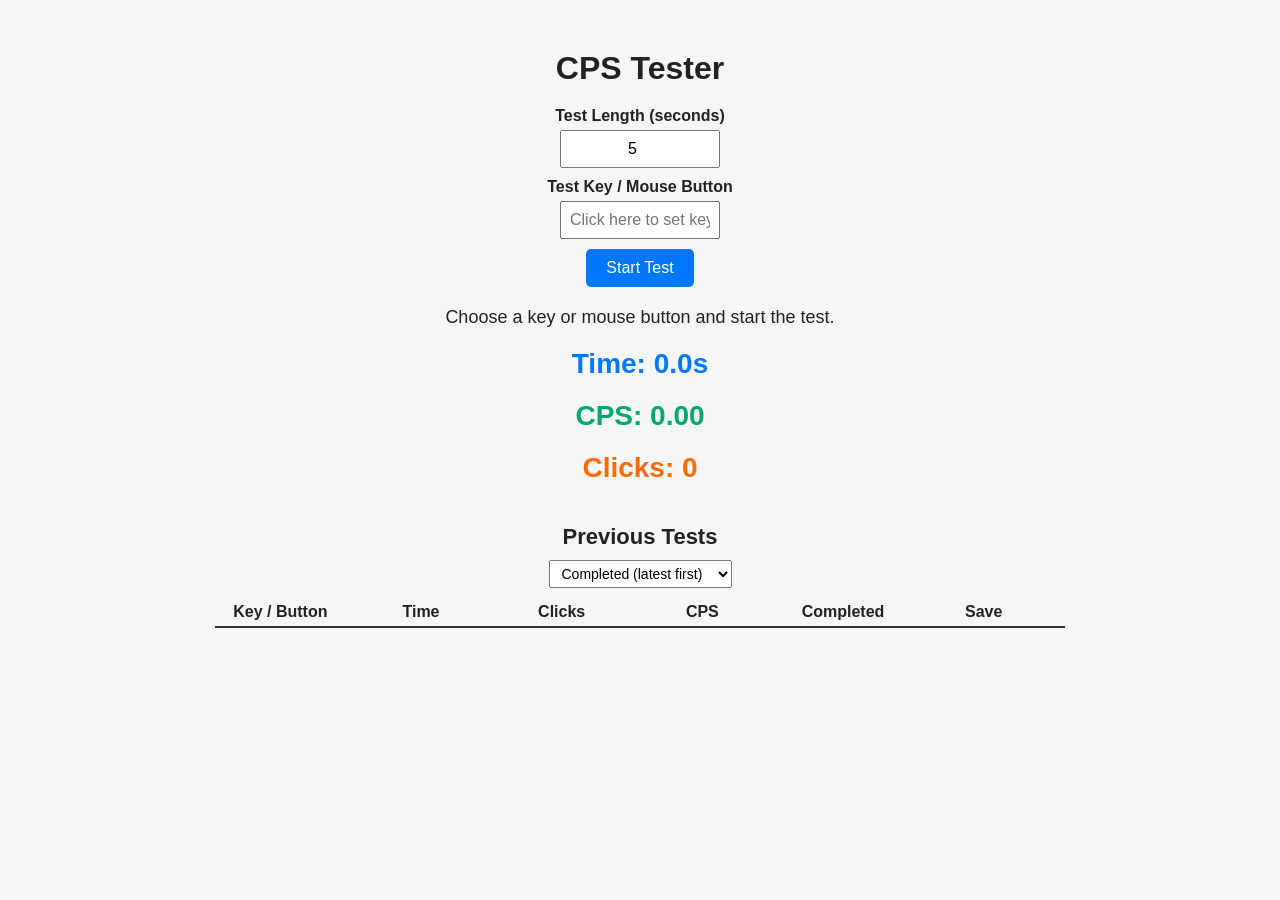
==== index.html @ d99b6ca0 "initial commit" ====
<!DOCTYPE html>
<html lang="en">
<head>
    <meta charset="UTF-8">
    <meta name="viewport" content="width=device-width, initial-scale=1.0">
    <title>CPS Tester</title>
    <link rel="stylesheet" href="styles.css">
</head>
<body>

    <h1>CPS Tester</h1>

    <div class="controls">
        <div>
            <label for="seconds">Test Length (seconds)</label>
            <input type="number" id="seconds" value="5" min="1">
        </div>
        <div>
            <label for="keyInput">Test Key / Mouse Button</label>
            <input type="text" id="keyInput" placeholder="Click here to set key" readonly>
        </div>
        <button id="startButton">Start Test</button>
        <div id="status">Choose a key or mouse button and start the test.</div>
    </div>

    <div id="timer" class="stat">Time: 0.0s</div>
    <div id="cps" class="stat">CPS: 0.00</div>
    <div id="clicks" class="stat">Clicks: 0</div>

    <div id="history">
        <h2>Previous Tests</h2>
        <select id="sorter">
            <option value="completed-desc">Completed (latest first)</option>
            <option value="completed-asc">Completed (oldest first)</option>
            <option value="cps-desc">CPS (highest first)</option>
            <option value="cps-asc">CPS (lowest first)</option>
            <option value="clicks-desc">Clicks (highest first)</option>
            <option value="clicks-asc">Clicks (lowest first)</option>
        </select>

        <div class="history-header">
            <div>Key / Button</div>
            <div>Time</div>
            <div>Clicks</div>
            <div>CPS</div>
            <div>Completed</div>
            <div>Save</div>
        </div>

        <div id="historyList"></div>
    </div>

    <script src="script.js"></script>
</body>
</html>
---- styles.css ----
* { box-sizing: border-box; }

body {
    font-family: Arial, sans-serif;
    text-align: center;
    margin: 50px 10px;
    background: #f4f6f8;
    color: #222;
}

h1 { margin-bottom: 20px; }

.controls { margin-bottom: 20px; }
label { font-weight: bold; display: block; margin-bottom: 5px; }
input {
    padding: 8px;
    font-size: 16px;
    width: 160px;
    text-align: center;
    margin-bottom: 10px;
}
button {
    padding: 10px 20px;
    font-size: 16px;
    cursor: pointer;
    border: none;
    border-radius: 5px;
    background: #0077ff;
    color: white;
}
button:hover { background: #0066dd; }

.stat { margin-top: 20px; font-size: 28px; font-weight: bold; }
#timer { color: #0077ff; }
#cps { color: #00a86b; }
#clicks { color: #ff6b00; }

#status { margin-top: 20px; font-size: 18px; }

#history {
    margin-top: 40px;
    max-width: 850px;
    margin-left: auto;
    margin-right: auto;
}

#history h2 { font-size: 22px; margin-bottom: 10px; text-align: center; }
#sorter { margin-bottom: 10px; font-size: 14px; padding: 4px 8px; }

.history-header, .history-entry {
    display: grid;
    grid-template-columns: repeat(6, 1fr);
    gap: 10px;
    align-items: center;
}

.history-header div,
.history-entry div {
    display: flex;
    justify-content: center;
    align-items: center;
}

.history-header {
    font-weight: bold;
    border-bottom: 2px solid #333;
    padding: 5px 0;
    padding-right: 16px;
}

#historyList {
    max-height: 360px;
    overflow-y: auto;
}

.history-entry {
    border-bottom: 1px solid #ccc;
    padding: 6px 0;
    min-height: 36px;
}

.save-btn {
    padding: 4px 6px;
    font-size: 12px;
    background: #00a86b;
    color: white;
    border: none;
    border-radius: 6px;
    cursor: pointer;
}
.save-btn:hover { background: #008f57; }

.saved-label {
    font-size: 12px;
    color: #666;
}
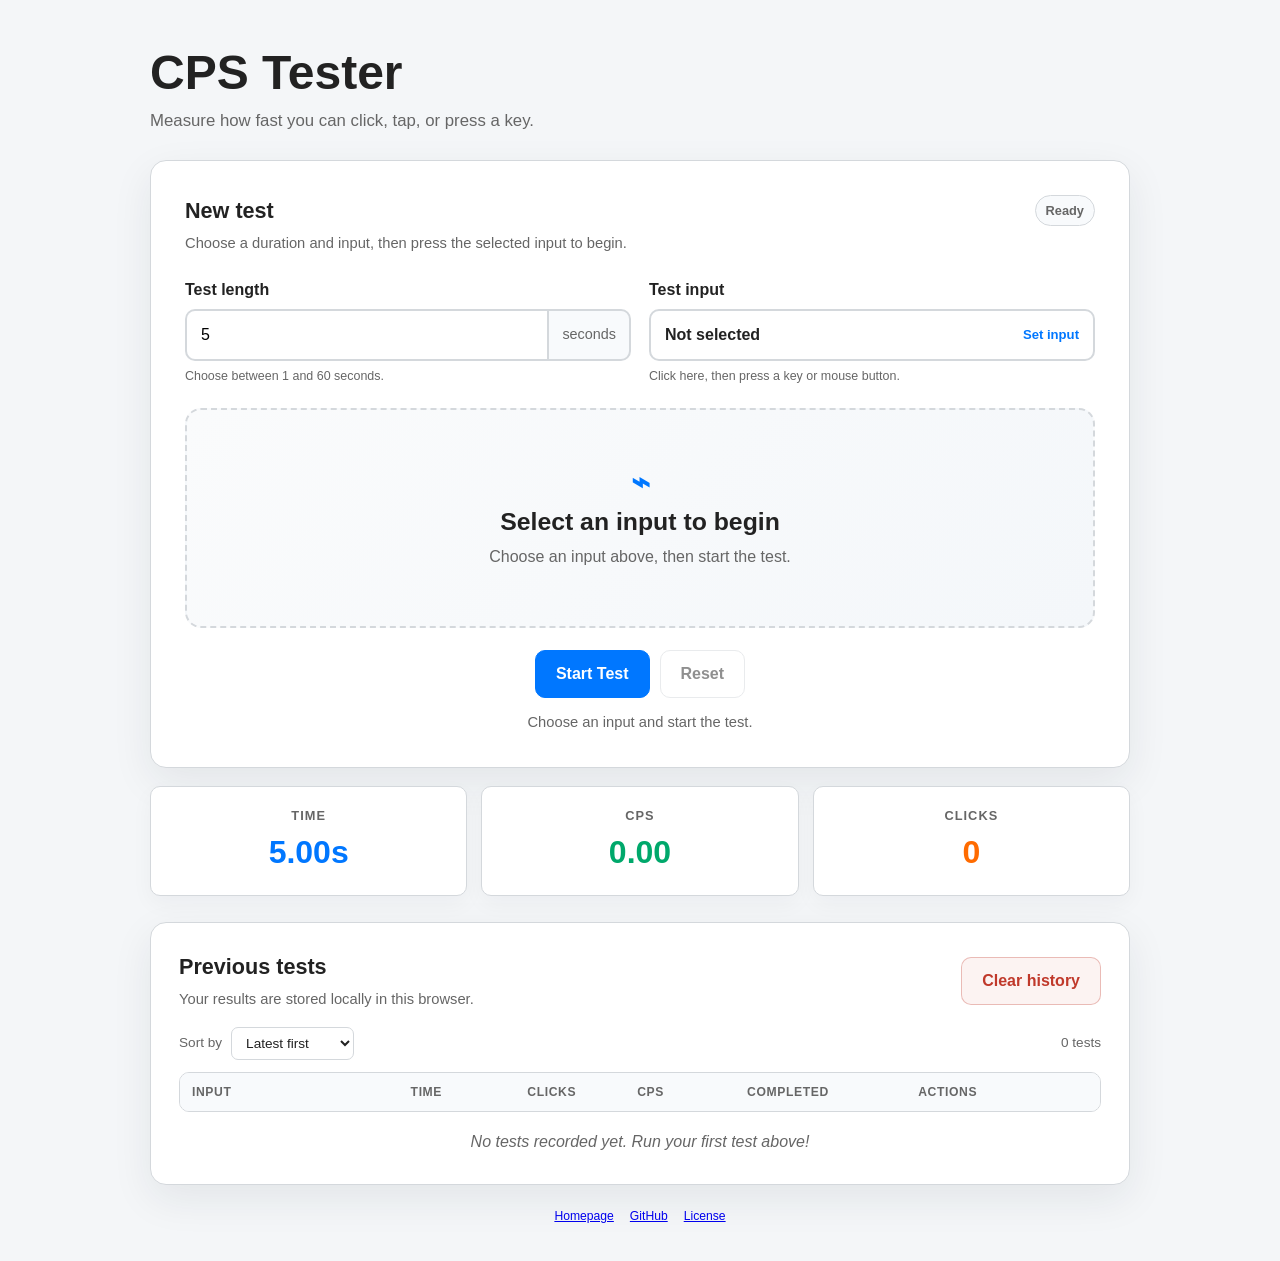
==== commit 1dbee833: "Refactor; Redesign CSS" ====
--- a/index.html
+++ b/index.html
@@ -1,55 +1,122 @@
-<!DOCTYPE html>
-<html lang="en">
-<head>
-    <meta charset="UTF-8">
-    <meta name="viewport" content="width=device-width, initial-scale=1.0">
-    <title>CPS Tester</title>
-    <link rel="stylesheet" href="styles.css">
-</head>
-<body>
-
-    <h1>CPS Tester</h1>
-
-    <div class="controls">
-        <div>
-            <label for="seconds">Test Length (seconds)</label>
-            <input type="number" id="seconds" value="5" min="1">
-        </div>
-        <div>
-            <label for="keyInput">Test Key / Mouse Button</label>
-            <input type="text" id="keyInput" placeholder="Click here to set key" readonly>
-        </div>
-        <button id="startButton">Start Test</button>
-        <div id="status">Choose a key or mouse button and start the test.</div>
-    </div>
-
-    <div id="timer" class="stat">Time: 0.0s</div>
-    <div id="cps" class="stat">CPS: 0.00</div>
-    <div id="clicks" class="stat">Clicks: 0</div>
-
-    <div id="history">
-        <h2>Previous Tests</h2>
-        <select id="sorter">
-            <option value="completed-desc">Completed (latest first)</option>
-            <option value="completed-asc">Completed (oldest first)</option>
-            <option value="cps-desc">CPS (highest first)</option>
-            <option value="cps-asc">CPS (lowest first)</option>
-            <option value="clicks-desc">Clicks (highest first)</option>
-            <option value="clicks-asc">Clicks (lowest first)</option>
-        </select>
-
-        <div class="history-header">
-            <div>Key / Button</div>
-            <div>Time</div>
-            <div>Clicks</div>
-            <div>CPS</div>
-            <div>Completed</div>
-            <div>Save</div>
-        </div>
-
-        <div id="historyList"></div>
-    </div>
-
-    <script src="script.js"></script>
-</body>
-</html>+<!doctype html>
+<html lang="en">
+<head>
+  <meta charset="utf-8">
+  <meta name="viewport" content="width=device-width, initial-scale=1">
+  <meta name="description" content="A fast, accurate Clicks Per Second tester for mouse, touch, and keyboard input.">
+  <meta name="theme-color" content="#f4f6f8">
+  <title>CPS Tester</title>
+  <link rel="stylesheet" href="src/styles.css">
+</head>
+<body>
+  <main class="app-shell">
+    <header class="page-header">
+      <h1>CPS Tester</h1>
+      <p class="subtitle">Measure how fast you can click, tap, or press a key.</p>
+    </header>
+
+    <section class="panel tester-panel" aria-labelledby="tester-heading">
+      <div class="section-heading">
+        <div>
+          <h2 id="tester-heading">New test</h2>
+          <p>Choose a duration and input, then press the selected input to begin.</p>
+        </div>
+        <span id="testState" class="state-badge" data-state="idle">Ready</span>
+      </div>
+
+      <div class="configuration-grid">
+        <div class="field-group">
+          <label for="durationInput">Test length</label>
+          <div class="input-with-unit">
+            <input id="durationInput" type="number" inputmode="numeric" min="1" max="60" step="1" value="5">
+            <span>seconds</span>
+          </div>
+          <p class="field-hint" id="durationHint">Choose between 1 and 60 seconds.</p>
+        </div>
+
+        <div class="field-group">
+          <label for="inputSelector">Test input</label>
+          <button id="inputSelector" class="input-selector" type="button" aria-describedby="inputHint">
+            <span class="input-selector-label">Not selected</span>
+            <span class="input-selector-action">Set input</span>
+          </button>
+          <p class="field-hint" id="inputHint">Click here, then press a key or mouse button.</p>
+        </div>
+      </div>
+
+      <div class="test-stage" id="testStage" tabindex="0" role="button" aria-label="CPS test area">
+        <div class="stage-content">
+          <span class="stage-icon" aria-hidden="true">⌁</span>
+          <strong id="stageTitle">Select an input to begin</strong>
+          <span id="stageInstruction">Your test will start with your first input.</span>
+        </div>
+      </div>
+
+      <div class="action-row">
+        <button id="startButton" class="primary-button" type="button">Start Test</button>
+        <button id="resetButton" class="secondary-button" type="button" disabled>Reset</button>
+      </div>
+
+      <p id="statusMessage" class="status-message" role="status" aria-live="polite">Choose an input and start the test.</p>
+    </section>
+
+    <section class="stats-grid" aria-label="Live test statistics">
+      <article class="stat-card stat-card-time">
+        <span class="stat-label">Time</span>
+        <strong id="timerValue">5.00s</strong>
+      </article>
+      <article class="stat-card stat-card-cps">
+        <span class="stat-label">CPS</span>
+        <strong id="cpsValue">0.00</strong>
+      </article>
+      <article class="stat-card stat-card-clicks">
+        <span class="stat-label">Clicks</span>
+        <strong id="clickCountValue">0</strong>
+      </article>
+    </section>
+
+    <section class="panel history-panel" aria-labelledby="history-heading">
+      <div class="section-heading history-heading">
+        <div>
+          <h2 id="history-heading">Previous tests</h2>
+          <p>Your results are stored locally in this browser.</p>
+        </div>
+        <button id="clearHistoryButton" class="danger-button" type="button">Clear history</button>
+      </div>
+
+      <div class="history-toolbar">
+        <label for="historySort">Sort by</label>
+        <select id="historySort">
+          <option value="completed-desc">Latest first</option>
+          <option value="completed-asc">Oldest first</option>
+          <option value="cps-desc">Highest CPS</option>
+          <option value="cps-asc">Lowest CPS</option>
+          <option value="clicks-desc">Most clicks</option>
+          <option value="clicks-asc">Fewest clicks</option>
+        </select>
+        <span id="historyCount" class="history-count">0 tests</span>
+      </div>
+
+      <div class="history-table" role="table" aria-label="Previous CPS tests">
+        <div class="history-row history-header" role="row">
+          <span role="columnheader">Input</span>
+          <span role="columnheader">Time</span>
+          <span role="columnheader">Clicks</span>
+          <span role="columnheader">CPS</span>
+          <span role="columnheader">Completed</span>
+          <span role="columnheader">Actions</span>
+        </div>
+        <div id="historyList" class="history-list" role="rowgroup"></div>
+      </div>
+      <p id="emptyHistory" class="empty-state">No tests recorded yet. Run your first test above!</p>
+    </section>
+
+    <footer class="page-footer">
+      <span><a href="https://bottledpepsi.github.io/">Homepage</a></span>
+      <span><a href="https://github.com/bottledpepsi/cps-tester/">GitHub</a></span>
+      <span><a href="https://www.gnu.org/licenses/gpl-3.0.html">License</a></span>
+    </footer>
+  </main>
+  <script src="src/js/app.js"></script>
+</body>
+</html>
--- a/src/styles.css
+++ b/src/styles.css
@@ -0,0 +1,251 @@
+:root {
+  --color-background: #f4f6f8;
+  --color-surface: #ffffff;
+  --color-surface-soft: #f8fafc;
+  --color-text: #222222;
+  --color-muted: #666666;
+  --color-border: #d4d8dc;
+  --color-border-strong: #333333;
+  --color-primary: #0077ff;
+  --color-primary-dark: #0060cc;
+  --color-success: #00a86b;
+  --color-success-dark: #008f57;
+  --color-warning: #ff6b00;
+  --color-danger: #c0392b;
+  --color-danger-dark: #a93226;
+  --color-shadow: 0 14px 40px rgba(20, 35, 50, 0.08);
+  --radius-large: 16px;
+  --radius-medium: 10px;
+  --radius-small: 7px;
+  --transition: 160ms ease;
+  --font-family: Arial, Helvetica, sans-serif;
+}
+
+* { box-sizing: border-box; }
+html { scroll-behavior: smooth; }
+body {
+  min-width: 320px;
+  margin: 0;
+  background: var(--color-background);
+  color: var(--color-text);
+  font-family: var(--font-family);
+  line-height: 1.5;
+}
+button, input, select { font: inherit; }
+button { cursor: pointer; }
+button:disabled, input:disabled, select:disabled { cursor: not-allowed; }
+button:focus-visible, input:focus-visible, select:focus-visible, [tabindex]:focus-visible {
+  outline: 3px solid rgba(0, 119, 255, 0.35);
+  outline-offset: 3px;
+}
+
+.app-shell {
+  width: min(100% - 32px, 980px);
+  margin: 0 auto;
+  padding: 48px 0 36px;
+}
+.page-header { margin-bottom: 26px; }
+h1 { margin: 0; font-size: clamp(2rem, 5vw, 3rem); line-height: 1.05; }
+.subtitle { margin: 10px 0 0; color: var(--color-muted); font-size: 1.05rem; }
+
+.panel {
+  border: 1px solid var(--color-border);
+  border-radius: var(--radius-large);
+  background: var(--color-surface);
+  box-shadow: var(--color-shadow);
+}
+.tester-panel { padding: clamp(20px, 4vw, 34px); }
+.section-heading {
+  display: flex;
+  align-items: flex-start;
+  justify-content: space-between;
+  gap: 20px;
+  margin-bottom: 24px;
+}
+.section-heading h2 { margin: 0; font-size: 1.35rem; }
+.section-heading p { margin: 5px 0 0; color: var(--color-muted); font-size: 0.92rem; }
+.state-badge {
+  flex: 0 0 auto;
+  padding: 5px 10px;
+  border: 1px solid var(--color-border);
+  border-radius: 999px;
+  background: var(--color-surface-soft);
+  color: var(--color-muted);
+  font-size: 0.8rem;
+  font-weight: 700;
+}
+.state-badge[data-state="running"] { border-color: rgba(0, 168, 107, .3); background: rgba(0, 168, 107, .08); color: var(--color-success-dark); }
+.state-badge[data-state="complete"] { border-color: rgba(0, 119, 255, .3); background: rgba(0, 119, 255, .08); color: var(--color-primary-dark); }
+
+.configuration-grid {
+  display: grid;
+  grid-template-columns: repeat(2, minmax(0, 1fr));
+  gap: 18px;
+}
+.field-group { min-width: 0; }
+.field-group > label { display: block; margin-bottom: 7px; font-weight: 800; }
+.input-with-unit { display: flex; align-items: stretch; }
+.input-with-unit input {
+  width: 100%;
+  min-width: 0;
+  border: 2px solid var(--color-border);
+  border-right: 0;
+  border-radius: var(--radius-medium) 0 0 var(--radius-medium);
+  background: var(--color-surface);
+  padding: 12px 14px;
+}
+.input-with-unit span {
+  display: grid;
+  place-items: center;
+  padding: 0 13px;
+  border: 2px solid var(--color-border);
+  border-radius: 0 var(--radius-medium) var(--radius-medium) 0;
+  background: var(--color-surface-soft);
+  color: var(--color-muted);
+  font-size: 0.9rem;
+}
+.input-selector {
+  display: flex;
+  width: 100%;
+  align-items: center;
+  justify-content: space-between;
+  gap: 12px;
+  padding: 12px 14px;
+  border: 2px solid var(--color-border);
+  border-radius: var(--radius-medium);
+  background: var(--color-surface);
+  color: var(--color-text);
+  text-align: left;
+  transition: border-color var(--transition), box-shadow var(--transition), background var(--transition);
+}
+.input-selector:hover:not(:disabled) { border-color: var(--color-primary); background: #fbfdff; }
+.input-selector.is-capturing { border-color: var(--color-primary); box-shadow: 0 0 0 4px rgba(0, 119, 255, .12); }
+.input-selector-label { font-weight: 800; overflow: hidden; text-overflow: ellipsis; white-space: nowrap; }
+.input-selector-action { color: var(--color-primary); font-size: 0.82rem; font-weight: 700; white-space: nowrap; }
+.field-hint { min-height: 1.3em; margin: 6px 0 0; color: var(--color-muted); font-size: 0.78rem; }
+
+.test-stage {
+  display: grid;
+  min-height: 220px;
+  margin: 22px 0;
+  place-items: center;
+  border: 2px dashed var(--color-border);
+  border-radius: var(--radius-large);
+  background: linear-gradient(135deg, #fafbfc, #f4f7fa);
+  user-select: none;
+  transition: border-color var(--transition), background var(--transition), transform var(--transition), box-shadow var(--transition);
+}
+.test-stage.is-active {
+  border-style: solid;
+  border-color: rgba(0, 168, 107, .45);
+  background: rgba(0, 168, 107, .045);
+  box-shadow: inset 0 0 0 1px rgba(0, 168, 107, .08);
+}
+.test-stage.is-complete { border-color: rgba(0, 119, 255, .35); background: rgba(0, 119, 255, .04); }
+.stage-content { display: grid; gap: 5px; padding: 20px; text-align: center; }
+.stage-icon { color: var(--color-primary); font-size: 2rem; font-weight: 900; line-height: 1; }
+.stage-content strong { font-size: clamp(1.2rem, 3vw, 1.55rem); }
+.stage-content span:last-child { color: var(--color-muted); }
+
+.action-row { display: flex; gap: 10px; justify-content: center; }
+.primary-button, .secondary-button, .danger-button, .small-button {
+  border-radius: var(--radius-medium);
+  transition: transform var(--transition), background var(--transition), border-color var(--transition), opacity var(--transition);
+}
+.primary-button, .secondary-button, .danger-button { padding: 11px 20px; font-weight: 800; }
+.primary-button { border: 1px solid var(--color-primary); background: var(--color-primary); color: #fff; }
+.primary-button:hover:not(:disabled) { background: var(--color-primary-dark); transform: translateY(-1px); }
+.secondary-button { border: 1px solid var(--color-border); background: var(--color-surface); color: var(--color-text); }
+.secondary-button:hover:not(:disabled) { border-color: var(--color-primary); color: var(--color-primary); }
+.danger-button { border: 1px solid rgba(192, 57, 43, .3); background: rgba(192, 57, 43, .06); color: var(--color-danger); }
+.danger-button:hover:not(:disabled) { border-color: var(--color-danger); background: var(--color-danger); color: #fff; }
+.primary-button:disabled, .secondary-button:disabled, .danger-button:disabled { opacity: .5; }
+.status-message { min-height: 1.5em; margin: 13px 0 0; text-align: center; color: var(--color-muted); font-size: .92rem; }
+.status-message[data-tone="warning"] { color: var(--color-warning); }
+.status-message[data-tone="success"] { color: var(--color-success-dark); }
+.status-message[data-tone="info"] { color: var(--color-primary-dark); }
+
+.stats-grid {
+  display: grid;
+  grid-template-columns: repeat(3, 1fr);
+  gap: 14px;
+  margin: 18px 0;
+}
+.stat-card {
+  padding: 19px 16px;
+  border: 1px solid var(--color-border);
+  border-radius: var(--radius-medium);
+  background: var(--color-surface);
+  box-shadow: 0 8px 22px rgba(20, 35, 50, .04);
+  text-align: center;
+}
+.stat-label { display: block; color: var(--color-muted); font-size: .8rem; font-weight: 800; text-transform: uppercase; letter-spacing: .08em; }
+.stat-card strong { display: block; margin-top: 3px; font-size: clamp(1.45rem, 4vw, 2rem); }
+.stat-card-time strong { color: var(--color-primary); }
+.stat-card-cps strong { color: var(--color-success); }
+.stat-card-clicks strong { color: var(--color-warning); }
+.stat-card-cps strong.is-active { animation: pulse .8s ease-in-out infinite alternate; }
+@keyframes pulse { from { opacity: .7; } to { opacity: 1; } }
+
+.history-panel { margin-top: 26px; padding: clamp(20px, 4vw, 28px); }
+.history-heading { margin-bottom: 16px; align-items: center; }
+.history-toolbar { display: flex; align-items: center; gap: 9px; margin-bottom: 12px; color: var(--color-muted); font-size: .85rem; }
+.history-toolbar select {
+  padding: 7px 10px;
+  border: 1px solid var(--color-border);
+  border-radius: var(--radius-small);
+  background: var(--color-surface);
+  color: var(--color-text);
+}
+.history-count { margin-left: auto; }
+.history-table { overflow: hidden; border: 1px solid var(--color-border); border-radius: var(--radius-medium); }
+.history-row {
+  display: grid;
+  grid-template-columns: 1.55fr .8fr .75fr .75fr 1.2fr 1.25fr;
+  gap: 8px;
+  align-items: center;
+  min-width: 720px;
+  padding: 10px 12px;
+}
+.history-header { background: var(--color-surface-soft); color: var(--color-muted); font-size: .76rem; font-weight: 800; text-transform: uppercase; letter-spacing: .05em; }
+.history-list { max-height: 390px; overflow: auto; }
+.history-entry { border-top: 1px solid var(--color-border); font-size: .88rem; }
+.history-entry > span { min-width: 0; overflow: hidden; text-overflow: ellipsis; white-space: nowrap; text-align: center; }
+.history-entry > span:first-child { font-weight: 700; text-align: left; }
+.history-actions { display: flex; justify-content: center; align-items: center; gap: 7px; }
+.small-button { padding: 5px 9px; border: 1px solid var(--color-border); background: var(--color-surface); font-size: .76rem; font-weight: 700; }
+.save-button { border-color: rgba(0, 168, 107, .35); color: var(--color-success-dark); }
+.save-button:hover { background: var(--color-success); color: #fff; }
+.delete-button { border-color: rgba(192, 57, 43, .3); color: var(--color-danger); }
+.delete-button:hover { background: var(--color-danger); color: #fff; }
+.saved-label { color: var(--color-muted); font-size: .76rem; font-weight: 700; }
+.empty-state { margin: 18px 0 2px; color: var(--color-muted); text-align: center; font-style: italic; }
+.empty-state[hidden] { display: none; }
+
+.page-footer { display: flex; justify-content: center; gap: 16px; flex-wrap: wrap; margin-top: 22px; color: #7a7f84; font-size: .76rem; }
+
+@media (max-width: 700px) {
+  .app-shell { width: min(100% - 20px, 980px); padding-top: 28px; }
+  .configuration-grid, .stats-grid { grid-template-columns: 1fr; }
+  .stats-grid { gap: 9px; }
+  .stat-card { padding: 14px; }
+  .section-heading { align-items: flex-start; }
+  .history-heading { align-items: flex-start; flex-direction: column; }
+  .history-count { margin-left: auto; }
+  .test-stage { min-height: 190px; }
+}
+
+@media (max-width: 480px) {
+  .tester-panel, .history-panel { padding: 18px; }
+  .section-heading { gap: 12px; }
+  .state-badge { align-self: flex-start; }
+  .action-row { flex-direction: column; }
+  .primary-button, .secondary-button { width: 100%; }
+  .history-toolbar { flex-wrap: wrap; }
+  .history-count { width: 100%; margin-left: 0; }
+  .page-footer { flex-direction: column; align-items: center; gap: 3px; }
+}
+
+@media (prefers-reduced-motion: reduce) {
+  *, *::before, *::after { scroll-behavior: auto !important; animation-duration: .01ms !important; transition-duration: .01ms !important; }
+}
